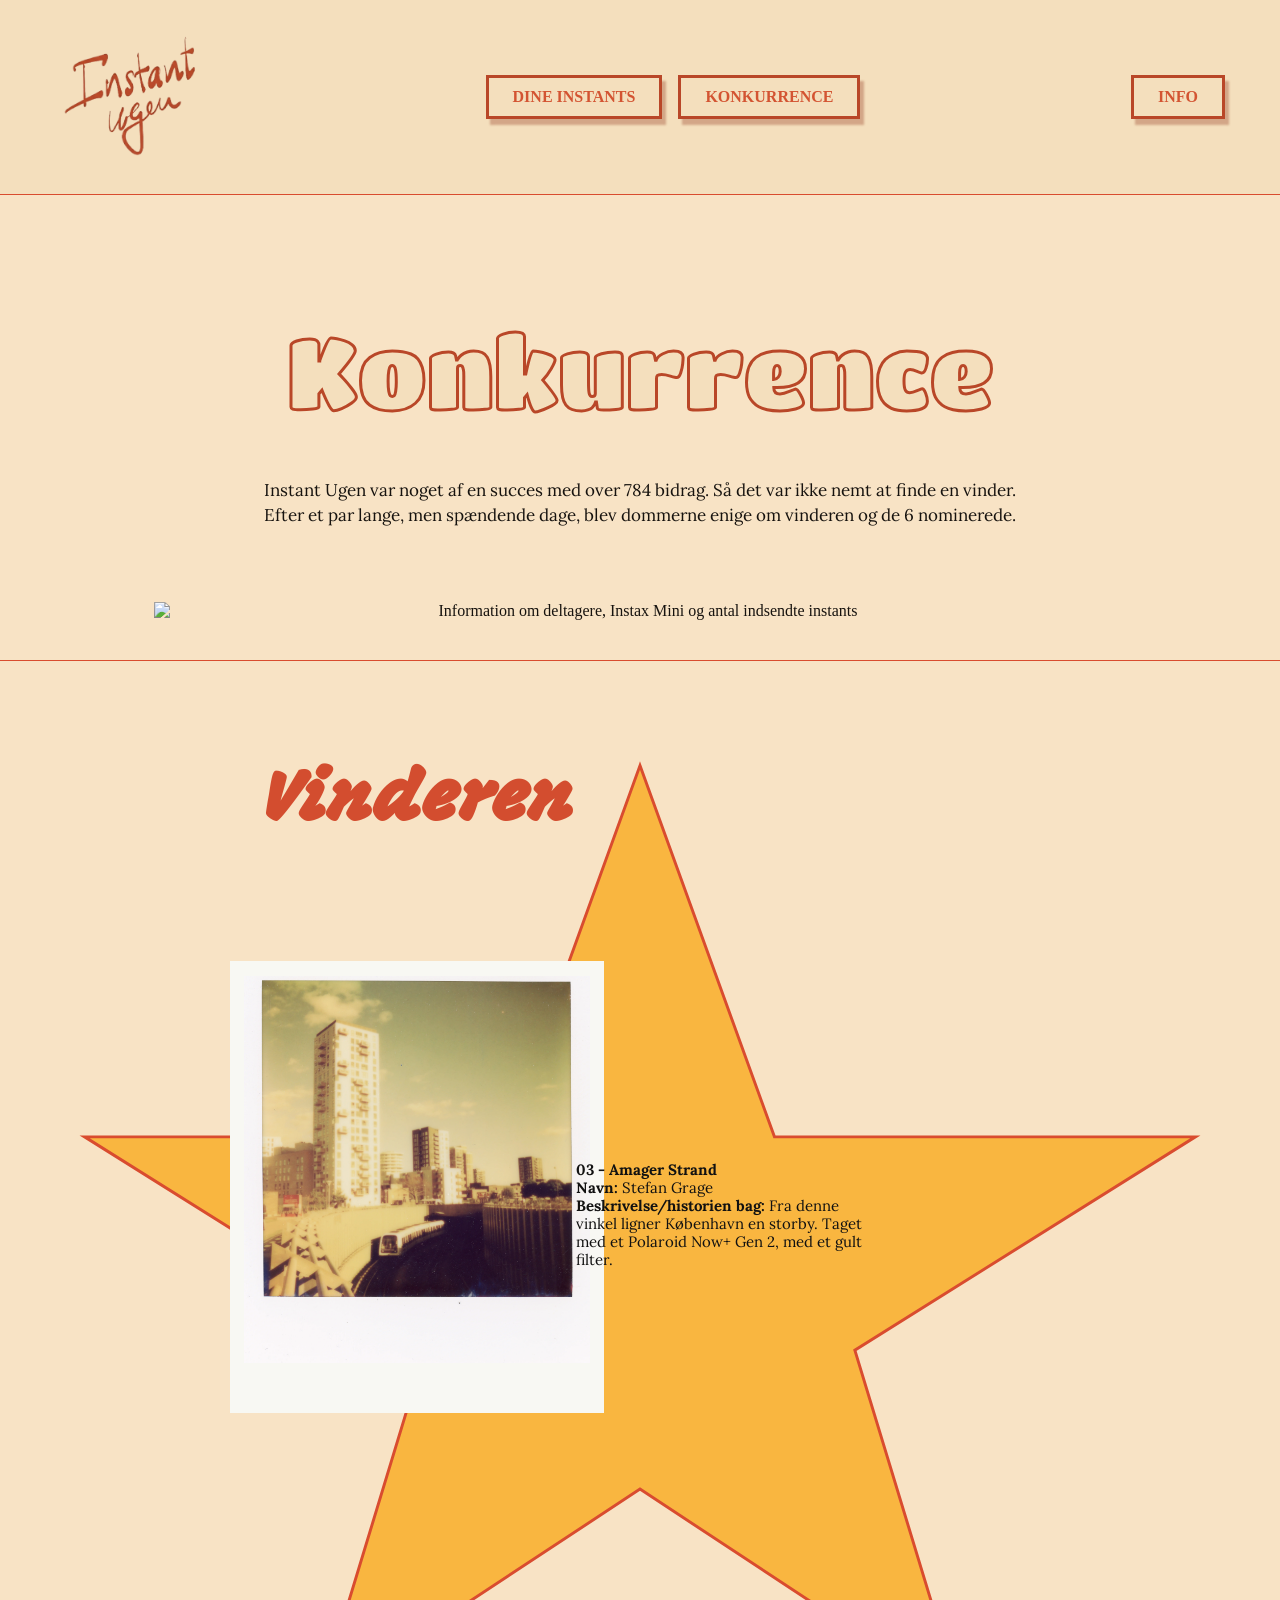
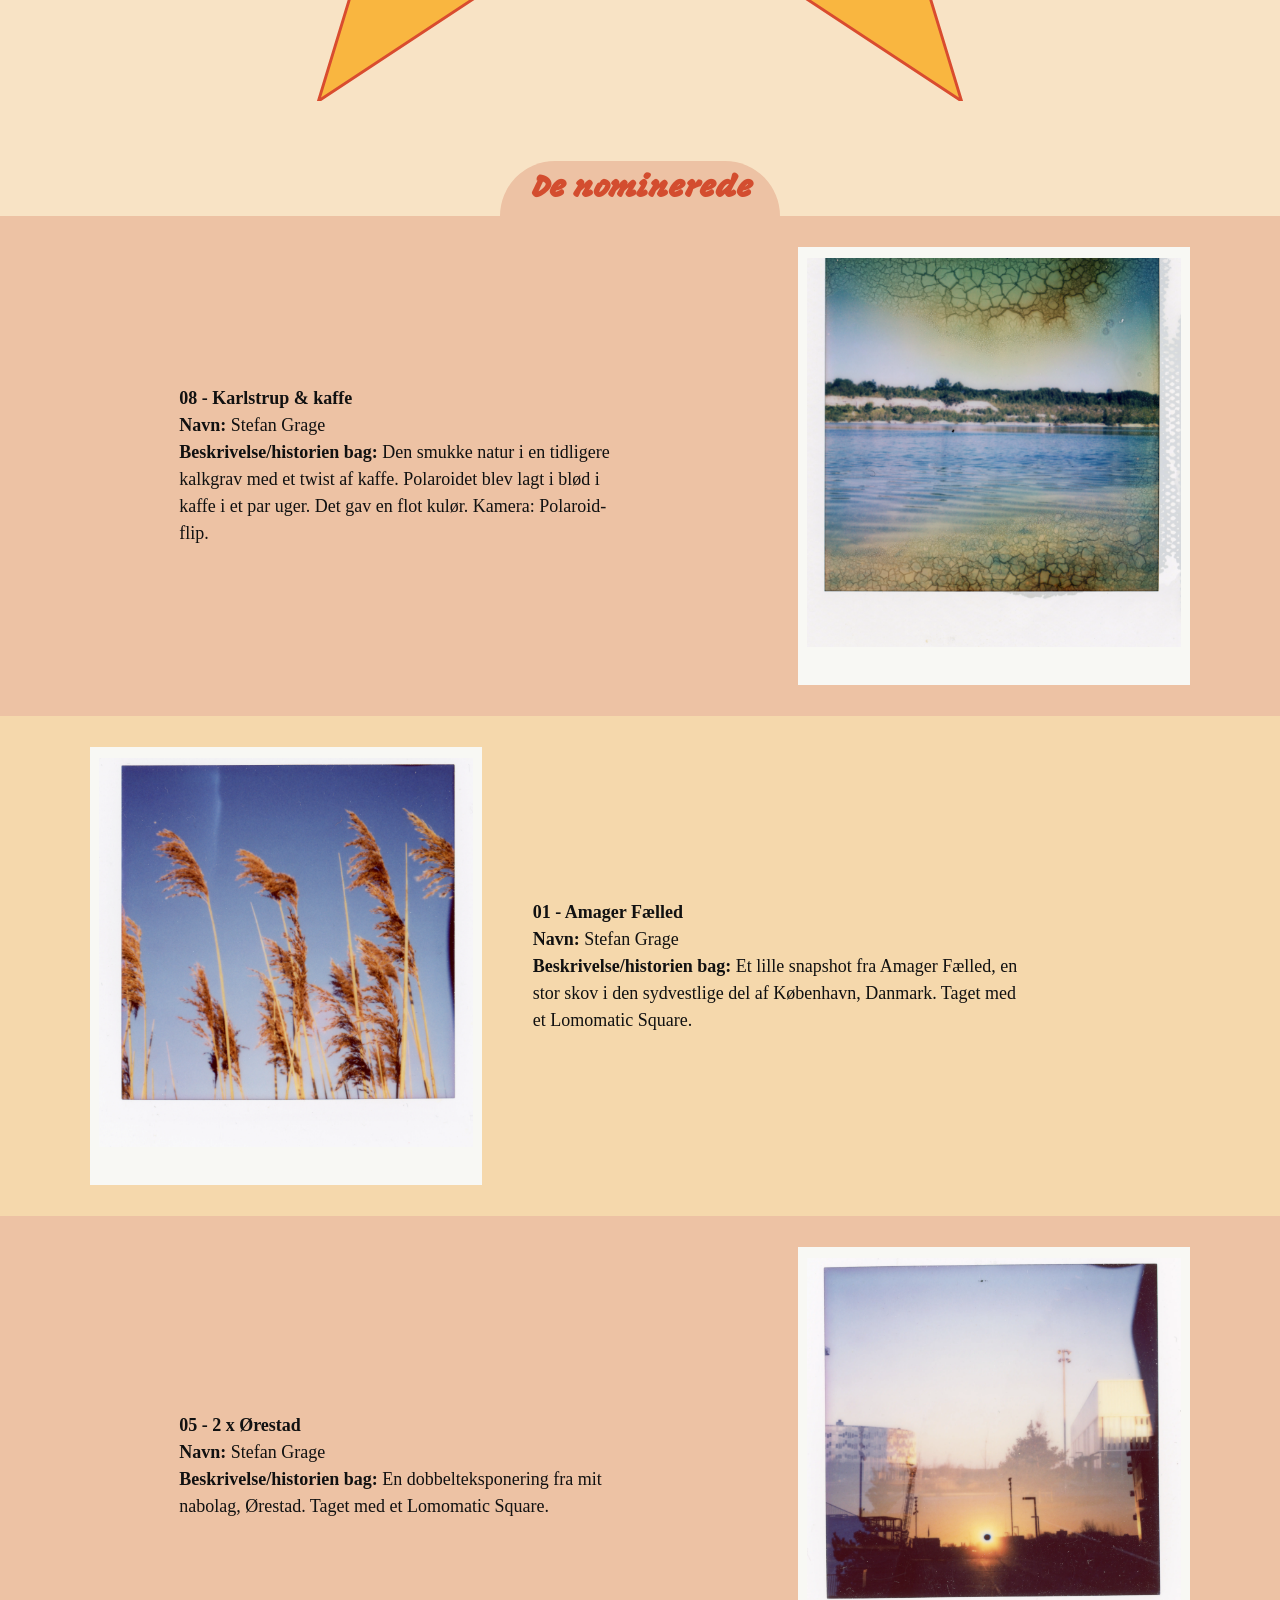
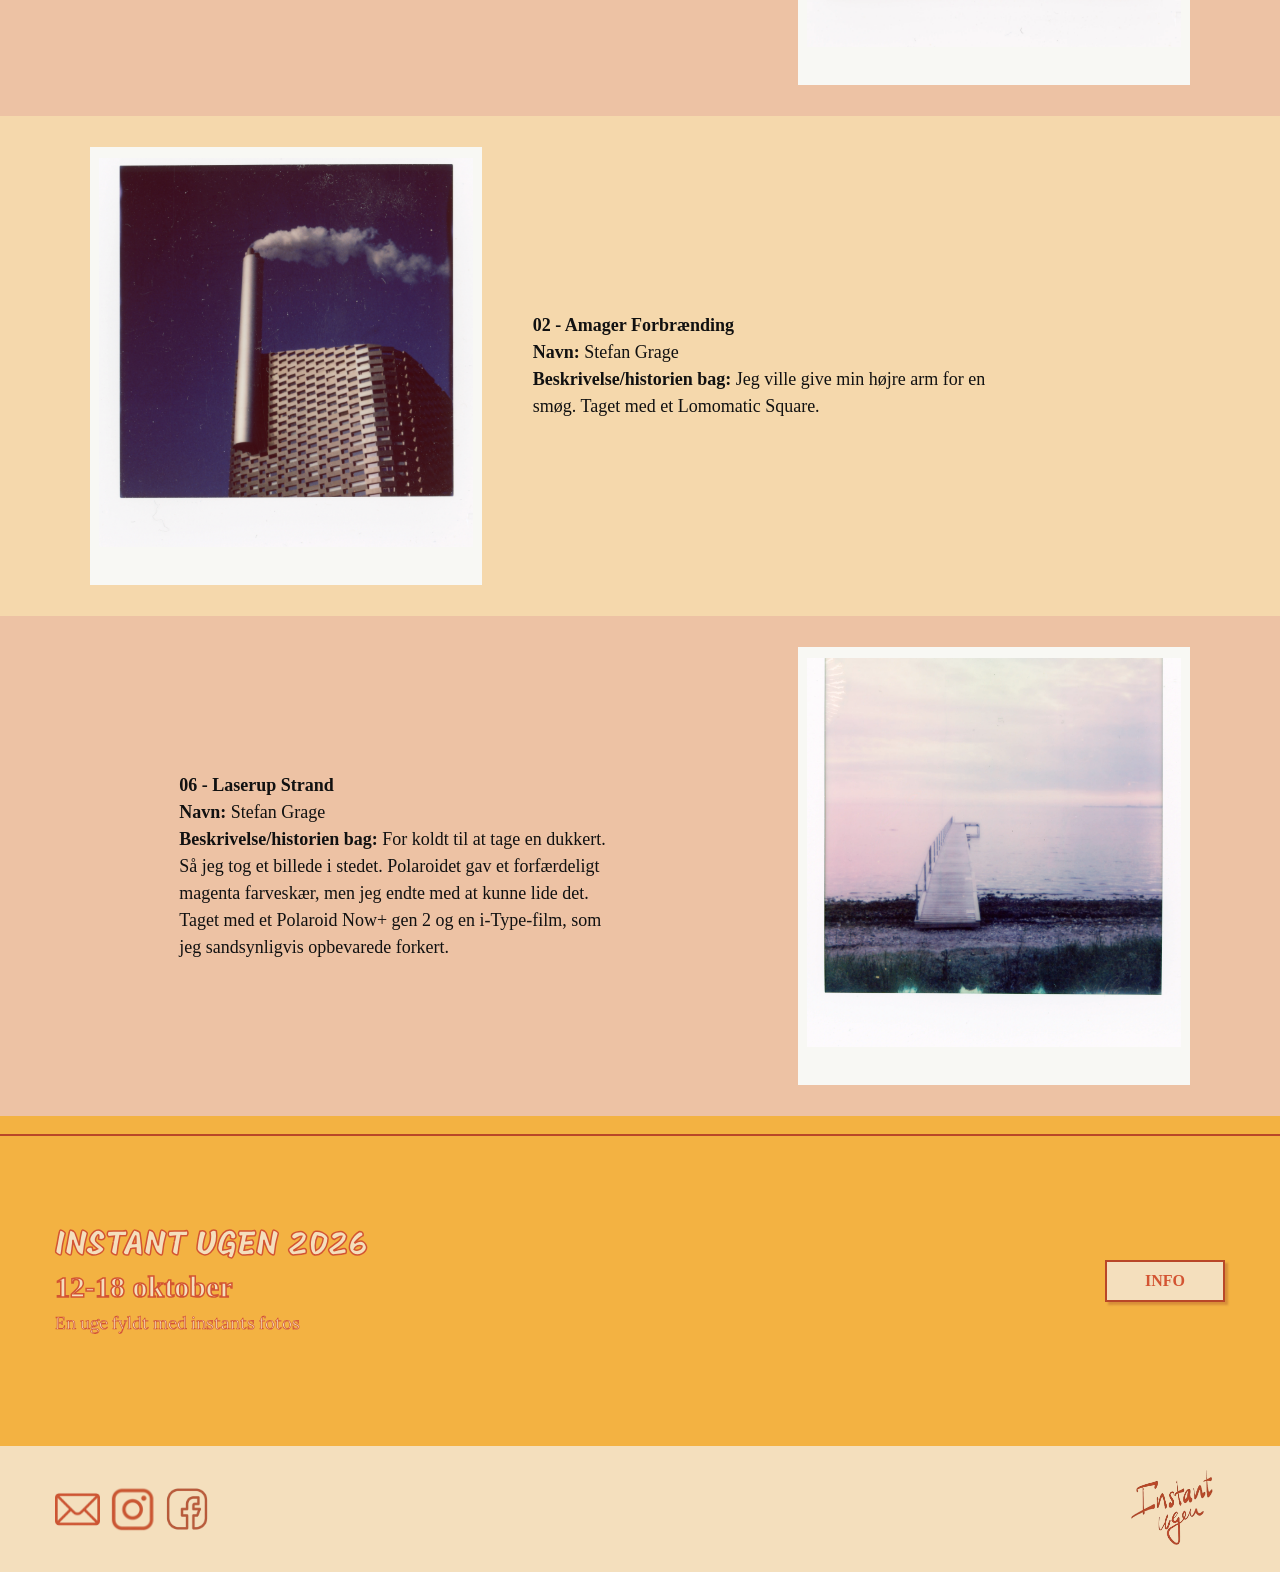
==== konkurrence.html @ 4ddbbcd1 "done" ====
<!doctype html>
<html lang="en">
  <head>
    <meta charset="UTF-8" />
    <meta name="viewport" content="width=device-width, initial-scale=1.0" />
    <link rel="stylesheet" href="konkurrence.css" />
    <link rel="stylesheet" href="general.css" />
    <title>Document</title>
    <link href="https://fonts.googleapis.com/css2?family=Lora:ital,wght@0,400..700;1,400..700&display=swap" rel="stylesheet" />
    <link href="https://fonts.googleapis.com/css2?family=Titan+One&display=swap" rel="stylesheet" />
    <link href="https://fonts.googleapis.com/css2?family=Mogra&family=Montserrat:ital,wght@0,100..900;1,100..900&display=swap" rel="stylesheet" />
  </head>

  <body>
    <header class="header">
      <div class="header-logo">
        <a href="index.html">
          <img src="grafik/logo.png" alt="Instant Ugen" />
        </a>
      </div>

      <nav class="header-nav">
        <a href="instants.html">DINE INSTANTS</a>
        <a href="konkurrence.html">KONKURRENCE</a>
      </nav>

      <a href="info.html" class="info-button">INFO</a>

      <!-- BURGER -->
      <button class="burger" id="burger" aria-label="Åbn menu">
        <span></span>
        <span></span>
        <span></span>
      </button>

      <!-- MOBILE MENU -->
      <nav class="mobile-menu" id="mobileMenu">
        <a href="instants.html">DINE INSTANTS</a>
        <a href="konkurrence.html">KONKURRENCE</a>
        <a href="info.html">INFO</a>
      </nav>
    </header>

    <div class="section-line2"></div>
    <main>
      <section class="competition-section">
        <h1>Konkurrence</h1>

        <p class="intro">
          Instant Ugen var noget af en succes med over 784 bidrag. Så det var ikke nemt at finde en vinder.<br />
          Efter et par lange, men spændende dage, blev dommerne enige om vinderen og de 6 nominerede.
        </p>

        <div class="competition-image">
          <img src="image/konkurrenceboks.png" alt="Information om deltagere, Instax Mini og antal indsendte instants" />
        </div>
        <div class="section-line"></div>
      </section>
      <section class="winner">
        <h2>Vinderen</h2>

        <div class="winner-star">
          <svg viewBox="0 0 800 650" xmlns="http://www.w3.org/2000/svg">
            <polygon
              points="
          400,10
          492,264
          780,264
          547,410
          620,650
          400,505
          180,650
          253,410
          20,264
          308,264
        "
              fill="#F9B640"
              stroke="#D94C2F"
              stroke-width="2"
            />
          </svg>
        </div>

        <div class="polaroid">
          <img src="image/billede4.webp" alt="Vinderfoto" />
        </div>

        <div class="winner-text">
          <p>
            <strong>03 - Amager Strand</strong><br />
            <strong>Navn:</strong> Stefan Grage<br />
            <strong>Beskrivelse/historien bag:</strong>
            Fra denne vinkel ligner København en storby. Taget med et Polaroid Now+ Gen 2, med et gult filter.
          </p>
        </div>
      </section>
      <section class="nominerede">
        <div class="nominerede-header">
          <h2>De nominerede</h2>
        </div>

        <!-- 1 -->
        <div class="nomineret række-rosa">
          <div class="nomineret-tekst">
            <strong>08 - Karlstrup & kaffe</strong><br />
            <strong>Navn:</strong> Stefan Grage<br />
            <strong>Beskrivelse/historien bag:</strong>
            Den smukke natur i en tidligere kalkgrav med et twist af kaffe. Polaroidet blev lagt i blød i kaffe i et par uger. Det gav en flot kulør. Kamera: Polaroid-flip.
          </div>

          <div class="polaroid">
            <img src="image/img6.webp" alt="Karlstrup & kaffe" />
          </div>
        </div>

        <!-- 2 -->
        <div class="nomineret række-gul">
          <div class="polaroid">
            <img src="image/img8.webp" alt="Amager Fælled" />
          </div>

          <div class="nomineret-tekst">
            <strong>01 - Amager Fælled</strong><br />
            <strong>Navn:</strong> Stefan Grage<br />
            <strong>Beskrivelse/historien bag:</strong>
            Et lille snapshot fra Amager Fælled, en stor skov i den sydvestlige del af København, Danmark. Taget med et Lomomatic Square.
          </div>
        </div>

        <!-- 3 -->
        <div class="nomineret række-rosa">
          <div class="nomineret-tekst">
            <strong>05 - 2 x Ørestad</strong><br />
            <strong>Navn:</strong> Stefan Grage<br />
            <strong>Beskrivelse/historien bag:</strong>
            En dobbelteksponering fra mit nabolag, Ørestad. Taget med et Lomomatic Square.
          </div>

          <div class="polaroid">
            <img src="image/img3.webp" alt="2 x Ørestad" />
          </div>
        </div>

        <!-- 4 -->
        <div class="nomineret række-gul">
          <div class="polaroid">
            <img src="image/img12.webp" alt="Amager Forbrænding" />
          </div>

          <div class="nomineret-tekst">
            <strong>02 - Amager Forbrænding</strong><br />
            <strong>Navn:</strong> Stefan Grage<br />
            <strong>Beskrivelse/historien bag:</strong>
            Jeg ville give min højre arm for en smøg. Taget med et Lomomatic Square.
          </div>
        </div>

        <!-- 5 -->
        <div class="nomineret række-rosa">
          <div class="nomineret-tekst">
            <strong>06 - Laserup Strand</strong><br />
            <strong>Navn:</strong> Stefan Grage<br />
            <strong>Beskrivelse/historien bag:</strong>
            For koldt til at tage en dukkert. Så jeg tog et billede i stedet. Polaroidet gav et forfærdeligt magenta farveskær, men jeg endte med at kunne lide det. Taget med et Polaroid Now+ gen 2 og en i-Type-film, som jeg sandsynligvis opbevarede
            forkert.
          </div>

          <div class="polaroid">
            <img src="image/img2.webp" alt="Laserup Strand" />
          </div>
        </div>
      </section>
    </main>
    <footer class="footer">
      <!-- ØVERSTE ORANGE DEL -->

      <div class="footer-top">
        <div class="footer-content">
          <div class="footer-text">
            <h2>INSTANT UGEN 2026</h2>

            <h3>12-18 oktober</h3>

            <p class="footer-text-p">En uge fyldt med instants fotos</p>
          </div>

          <a href="info.html" class="footer-info-button"> INFO </a>
        </div>
      </div>

      <!-- NEDERSTE BEIGE DEL -->

      <div class="footer-bottom">
        <div class="footer-socials">
          <a href="#" aria-label="Email">
            <img src="grafik/mail.svg" alt="Email" />
          </a>

          <a href="#" aria-label="Instagram">
            <img src="grafik/insta.svg" alt="Instagram" />
          </a>

          <a href="#" aria-label="Facebook">
            <img src="grafik/facebook.svg" alt="Facebook" />
          </a>
        </div>

        <div class="footer-logo">
          <img src="grafik/logo.png" alt="Instant Ugen" />
        </div>
      </div>
    </footer>
    <script src="burger.js"></script>
  </body>
</html>
---- konkurrence.css ----
* {
  box-sizing: border-box;
}

html,
body {
  margin: 0;
  padding: 0;
}

body {
  background-color: #f4dfbd;
  color: #17130f;
}

/* =========================
   HEADER
========================= */

.header {
  display: flex;
  align-items: center;
  justify-content: space-between;

  padding: 30px 55px;
  background-color: #f4dfbd;
}

.header-logo img {
  width: 160px;
}

.header-nav {
  display: flex;
  gap: 16px;
}

.header-nav a,
.info-button {
  padding: 10px 24px;

  border: 3px solid #b94728;

  color: #d35432;
  text-decoration: none;
  font-weight: bold;

  box-shadow: 4px 6px 2px rgba(150, 60, 35, 0.35);
}

.header a:hover {
  background-color: #b94728;
  color: #fff;
}

/* =========================
   KONKURRENCE
========================= */

.competition-section {
  width: 100%;
  margin: 0;
  padding: 35px 12% 0;

  text-align: center;

  background-color: #f8e3c5;
}

.competition-section h1 {
  text-align: center;
  font-size: 100px;
  color: #f4dfbd;
  -webkit-text-stroke: 3px #b94728;
  margin-bottom: 50px;
}

.intro {
  max-width: 850px;
  margin: 0 auto 75px;

  font-size: 17px;
  line-height: 1.45;

  color: #17130f;
}

.competition-image {
  width: 100%;
  margin: 0;
}

.competition-image img {
  display: block;
  width: 100%;
  height: auto;
}

.section-line {
  width: 100vw;
  height: 1px;

  margin-top: 40px;
  margin-left: calc(50% - 50vw);

  background-color: #d94c2f;
}
.section-line2 {
  width: 100vw;
  height: 1px;

  margin-left: calc(50% - 50vw);

  background-color: #d94c2f;
}
/* =========================
   VINDEREN
========================= */

.winner {
  position: relative;

  width: 100%;
  height: 1100px;

  margin: 0;
  padding: 0;

  background-color: #f8e3c5;

  overflow: hidden;
}

/* Overskrift */

.winner h2 {
  position: absolute;
  z-index: 5;

  top: 100px;
  left: 20%;

  margin: 0;

  color: #d34d2f;

  font-size: 70px;
  font-style: italic;
  font-weight: bold;
}

/* Stjerne */

.winner-star {
  margin-top: 5em;
  position: absolute;
  z-index: 1;

  top: 10px;
  left: 50%;
  width: 1500px;
  height: 950px;

  transform: translateX(-50%);
}

.winner-star svg {
  display: block;

  width: 100%;
  height: 100%;
}

/* Vinderens Polaroid */

.winner .polaroid {
  position: absolute;
  z-index: 3;

  top: 300px;
  left: 18%;

  width: 374px;
  height: 452px;

  padding: 15px 14px 50px;

  background-color: #f8f8f3;
}

.winner .polaroid img {
  display: block;

  width: 100%;
  height: 100%;

  object-fit: cover;
}

/* Vinderens tekst */

.winner-text {
  position: absolute;
  z-index: 4;

  top: 500px;
  left: 45%;

  width: 300px;

  color: #111;

  font-size: 15px;
  line-height: 1.2;
}

.winner-text p {
  margin: 0;
}

/* =========================
   DE NOMINEREDE
========================= */

.nominerede {
  width: 100%;
  margin: 0;
  padding: 0;

  background-color: #f8e3c5;

  overflow: hidden;
}

/* Overskrift */

.nominerede-header {
  position: relative;

  width: 100%;
  height: 55px;

  display: flex;
  justify-content: center;
  align-items: flex-start;

  background-color: #f8e3c5;
}

.nominerede-header::before {
  content: "";

  position: absolute;

  top: 0;
  left: 50%;

  width: 280px;
  height: 55px;

  transform: translateX(-50%);

  background-color: #edc2a4;

  border-radius: 100px 100px 0 0;
}

.nominerede-header h2 {
  position: relative;
  z-index: 2;

  margin: 14px 0 0;

  color: #d34d2f;

  font-size: 30px;
  font-style: italic;
  font-weight: bold;

  line-height: 1;
}
/* =========================
   NOMINEREDE RÆKKER
========================= */

.nomineret {
  width: 100%;
  height: 500px;
  display: flex;
  align-items: center;
  margin: 0;
  padding: 0;
}

/* Rosa */

.række-rosa {
  justify-content: space-between;
  background-color: #edc2a4;
}

/* Gul */

.række-gul {
  justify-content: flex-start;
  background-color: #f5d8ac;
}

/* =========================
   NOMINEREDE POLAROIDS
========================= */

.nominerede .polaroid {
  position: relative;

  flex-shrink: 0;

  width: 392px;
  height: 438px;

  padding: 11px 9px 38px;

  background-color: #f8f8f4;
}

.nominerede .polaroid img {
  display: block;

  width: 100%;
  height: 100%;

  object-fit: cover;
}

/* =========================
   NOMINEREDE TEKST
========================= */

.nomineret-tekst {
  width: 50%;

  color: #111;

  font-size: 18px;
  line-height: 1.5;
}

/* =========================
   ROSA:
   TEKST → BILLEDE
========================= */

.række-rosa .nomineret-tekst {
  padding-left: 14%;
  padding-right: 30px;
}

.række-rosa .polaroid {
  margin-right: 7%;
}

/* =========================
   GUL:
   BILLEDE → TEKST
========================= */

.række-gul .polaroid {
  margin-left: 7%;
  margin-right: 4%;
}

.række-gul .nomineret-tekst {
  padding-right: 12%;
}
/* =================================================
   BURGER MENU – MOBILE
================================================= */

.burger {
  display: none;
}

.mobile-menu {
  display: none;
}
.footer-content {
  position: relative;
  z-index: 2;
  height: 100%;
  display: flex;
  align-items: center;
  justify-content: space-between;
  padding: 35px 55px;
}

.footer-text h2 {
  margin: 0;
  color: #f4dfbd;
  font-size: 36px;
  line-height: 1;
  -webkit-text-stroke: 1.5px #d35432;
}

.footer-text h3 {
  margin: 8px 0 10px;
  color: #f4dfbd;
  font-size: 30px;
  line-height: 1;
  -webkit-text-stroke: 1.5px #d35432;
}

.footer-text p {
  margin: 0;
  color: #f4dfbd;
  font-size: 17px;
  -webkit-text-stroke: 0.7px #d35432;
}

/* INFO KNAP */

.footer-info-button {
  display: flex;
  align-items: center;
  justify-content: center;
  width: 120px;
  height: 42px;
  background-color: #f4dfbd;
  border: 2px solid #b94728;
  color: #d35432;
  text-decoration: none;
  font-size: 16px;
  font-weight: bold;
  box-shadow: 3px 3px 2px rgba(150, 60, 35, 0.3);
}

/* NEDERSTE BEIGE DEL */

.footer-bottom {
  min-height: 110px;
  display: flex;
  align-items: center;
  justify-content: space-between;
  padding: 20px 55px;
  background-color: #f4dfbd;
}

.footer-socials {
  display: flex;
  align-items: center;
  gap: 10px;
}

.footer-socials a {
  display: flex;
  align-items: center;
  justify-content: center;
}

.footer-socials img {
  width: 45px;
  height: 45px;
  object-fit: contain;
}

.footer-logo img {
  width: 100px;
  height: auto;
}
.footer {
  width: 100%;
}

/* ØVERSTE ORANGE DEL */

.footer-top {
  position: relative;
  height: 330px;
  background-color: #f3b242;
  overflow: hidden;
}

.footer-top::before {
  content: "";
  position: absolute;
  top: 18px;
  left: 0;
  width: 100%;
  height: 2px;
  background-color: #b94728;
}

@media (max-width: 700px) {
  /* SKJUL DE GAMLE DESKTOP-LINKS */
  .footer-top {
    height: 340px;
  }

  .footer-top::before {
    top: 15px;
    height: 2px;
  }

  .footer-content {
    height: 100%;
    min-height: 340px;
    flex-direction: column;
    align-items: flex-start;
    justify-content: center;
    padding: 30px 25px;
  }

  .footer-text h2 {
    font-size: 28px;
    -webkit-text-stroke: 1px #d35432;
  }

  .footer-text h3 {
    font-size: 25px;
    margin: 7px 0 9px;
    -webkit-text-stroke: 1px #d35432;
  }

  .footer-text p {
    font-size: 15px;
    -webkit-text-stroke: 0.5px #d35432;
  }

  .footer-info-button {
    width: 100px;
    height: 38px;
    margin-top: 20px;
    font-size: 14px;
  }

  .footer-bottom {
    min-height: 100px;
    padding: 18px 25px;
  }

  .footer-socials {
    gap: 5px;
  }

  .footer-socials img {
    width: 38px;
    height: 38px;
  }

  .footer-logo img {
    width: 80px;
  }
  .header .header-nav {
    display: none !important;
  }

  .header .info-button {
    display: none !important;
  }

  /* HEADER */
  .header {
    position: relative;
    display: flex;
    align-items: center;
    justify-content: space-between;
  }

  /* BURGER */
  .burger {
    display: flex !important;

    width: 42px;
    height: 42px;

    padding: 7px;

    flex-direction: column;
    justify-content: center;
    align-items: center;
    gap: 5px;

    background: transparent;
    border: 2px solid #b94728;

    cursor: pointer;

    box-shadow: 3px 4px 2px rgba(150, 60, 35, 0.25);

    z-index: 1001;
  }

  .burger span {
    display: block;

    width: 22px;
    height: 2px;

    background-color: #b94728;

    transition: 0.25s ease;
  }

  /* BURGER → X */
  .burger.active span:nth-child(1) {
    transform: translateY(7px) rotate(45deg);
  }

  .burger.active span:nth-child(2) {
    opacity: 0;
  }

  .burger.active span:nth-child(3) {
    transform: translateY(-7px) rotate(-45deg);
  }

  /* MENU */
  .header .mobile-menu {
    display: flex;

    position: absolute;

    top: 100%;
    right: 16px;

    width: 220px;

    flex-direction: column;

    background-color: #f4dfbd;

    border: 2px solid #b94728;

    box-shadow: 4px 6px 2px rgba(150, 60, 35, 0.25);

    z-index: 1000;

    opacity: 0;
    visibility: hidden;

    transform: translateY(-10px);

    transition: 0.25s ease;
  }

  .header .mobile-menu.active {
    opacity: 1;
    visibility: visible;
    transform: translateY(0);
  }

  .header .mobile-menu a {
    display: block;

    width: 100%;

    padding: 16px 18px;

    color: #d35432;
    background-color: #f4dfbd;

    text-decoration: none;

    font-size: 13px;
    font-weight: bold;

    border-bottom: 2px solid #b94728;
  }

  .header .mobile-menu a:last-child {
    border-bottom: none;
  }

  .header .mobile-menu a:hover {
    background-color: #b94728;
    color: #fff;
  }

  /* --------------------------------------------- HEADER MOBILE --------------------------------------------- */
  .header {
    position: relative;
    padding: 18px 16px;
    display: flex;
    align-items: center;
    justify-content: space-between;
  }
  .header-logo img {
    width: 105px;
  } /* Skjul desktop-menuen */
  .header-nav,
  .info-button {
    display: none;
  }
  * {
    box-sizing: border-box;
  }

  html,
  body {
    width: 100%;
    margin: 0;
    padding: 0;
    overflow-x: hidden;
    background-color: #f4dfbd;
  }

  /* =================================================
     HEADER
  ================================================= */

  .header {
    padding: 18px 16px;

    display: flex;
    align-items: center;
    justify-content: space-between;

    gap: 12px;
  }

  .header-logo img {
    width: 105px;
  }

  .header-nav {
    display: flex;
    gap: 7px;

    width: 100%;
    order: 3;
  }

  .header-nav a,
  .info-button {
    padding: 7px 11px;

    border-width: 2px;

    font-size: 10px;

    box-shadow: 3px 4px 2px rgba(150, 60, 35, 0.25);
  }

  /* =================================================
     KONKURRENCE
  ================================================= */

  .competition-section {
    width: 100%;
    padding: 28px 15px 0;
  }

  .competition-section h1 {
    margin: 0 0 15px;

    font-size: 52px;

    -webkit-text-stroke: 2px #d94c2f;
  }

  .intro {
    width: 100%;
    max-width: none;

    margin: 0 auto 30px;

    font-size: 15px;
    line-height: 1.45;
  }

  .competition-image {
    width: 100%;
    margin: 0;
  }

  .competition-image img {
    display: block;

    width: 100%;
    height: auto;
  }

  .section-line {
    width: 100%;
    margin: 25px 0 0;
  }

  .section-line2 {
    width: 100%;
    margin: 0;
  }

  /* =================================================
     VINDER
  ================================================= */

  .winner {
    position: relative;

    width: 100%;
    height: 700px;

    margin: 0;
    padding: 0;

    overflow: hidden;
  }

  .winner h2 {
    top: 27px;
    left: 15%;

    font-size: 50px;
  }

  .winner-star {
    left: 50%;

    width: 650px;
    height: 560px;

    margin-top: 0;

    transform: translateX(-50%);
  }

  .winner .polaroid {
    top: 155px;
    left: 50%;

    width: 275px;
    height: 310px;

    padding: 9px 8px 32px;

    transform: translateX(-50%);
  }

  .winner .polaroid img {
    display: block;

    width: 100%;
    height: 100%;

    object-fit: cover;
  }

  .winner-text {
    top: 540px;
    left: 20px;
    margin-top: 3em;
    width: calc(100% - 40px);

    font-size: 15px;
    line-height: 1.3;
  }

  /* =================================================
     DE NOMINEREDE
  ================================================= */

  .nominerede {
    width: 100%;
    margin: 0;
    padding: 0;

    overflow: hidden;
  }

  /* =================================================
     OVERSKRIFT
  ================================================= */

  .nominerede-header {
    position: relative;

    width: 100%;
    height: 65px;

    display: flex;
    justify-content: center;
    align-items: flex-start;

    background-color: #f4dfbd;
  }

  .nominerede-header::before {
    content: "";

    position: absolute;

    top: 0;
    left: 50%;

    width: 220px;
    height: 65px;

    transform: translateX(-50%);

    background-color: #edc2a4;

    border-radius: 100px 100px 0 0;
  }

  .nominerede-header h2 {
    position: relative;
    z-index: 2;

    margin: 16px 0 0;

    color: #d34d2f;

    font-size: 34px;
    font-style: italic;
    font-weight: bold;

    line-height: 1;
  }

  /* =================================================
     ALLE NOMINEREDE RÆKKER
     TEKST FØRST → BILLEDE UNDER
  ================================================= */

  .række-rosa,
  .række-gul {
    width: 100%;

    min-height: 0;
    height: auto;

    display: flex;
    flex-direction: column;

    align-items: center;
    justify-content: flex-start;

    padding: 35px 25px 45px;

    gap: 25px;

    overflow: hidden;
  }

  /* =================================================
     FARVER
  ================================================= */

  .række-rosa {
    background-color: #edc2a4;
  }

  .række-gul {
    background-color: #f8dca5;
  }

  /* =================================================
     TEKST
  ================================================= */

  .nomineret-tekst {
    order: 1;

    width: 100%;

    padding: 0 !important;
    margin: 0;

    color: #111;

    font-size: 15px;
    line-height: 1.45;

    text-align: left;
  }

  /* =================================================
     POLAROID
     ALTID UNDER TEKSTEN
  ================================================= */

  .nominerede .polaroid {
    order: 2;

    position: relative;

    width: 190px;
    height: 240px;

    margin: 0 !important;

    padding: 10px 9px 40px;

    flex-shrink: 0;

    background-color: #f4dfbd;
  }

  .nominerede .polaroid img {
    display: block;

    width: 100%;
    height: 100%;

    object-fit: cover;
  }

  /* =================================================
     SIDSTE NOMINEREDE
  ================================================= */

  .række-rosa:last-child,
  .række-gul:last-child {
    min-height: 0;
    height: auto;

    padding-bottom: 55px;
  }
}
---- general.css ----
h1 {
  font-family: "Titan One", sans-serif;
  font-weight: 400;
  font-style: normal;
}
h2 {
  font-family: "Mogra", system-ui;
  font-weight: 400;
  font-style: normal;
}

p {
  font-family: "Lora", serif;
  font-optical-sizing: auto;
  font-weight: 400;
  font-style: normal;
}

.fedtekstdato {
  font-family: "Titan One", sans-serif;
  font-weight: 400;
  font-style: normal;
}
.footer-text-p {
  font-size: 14px;
}
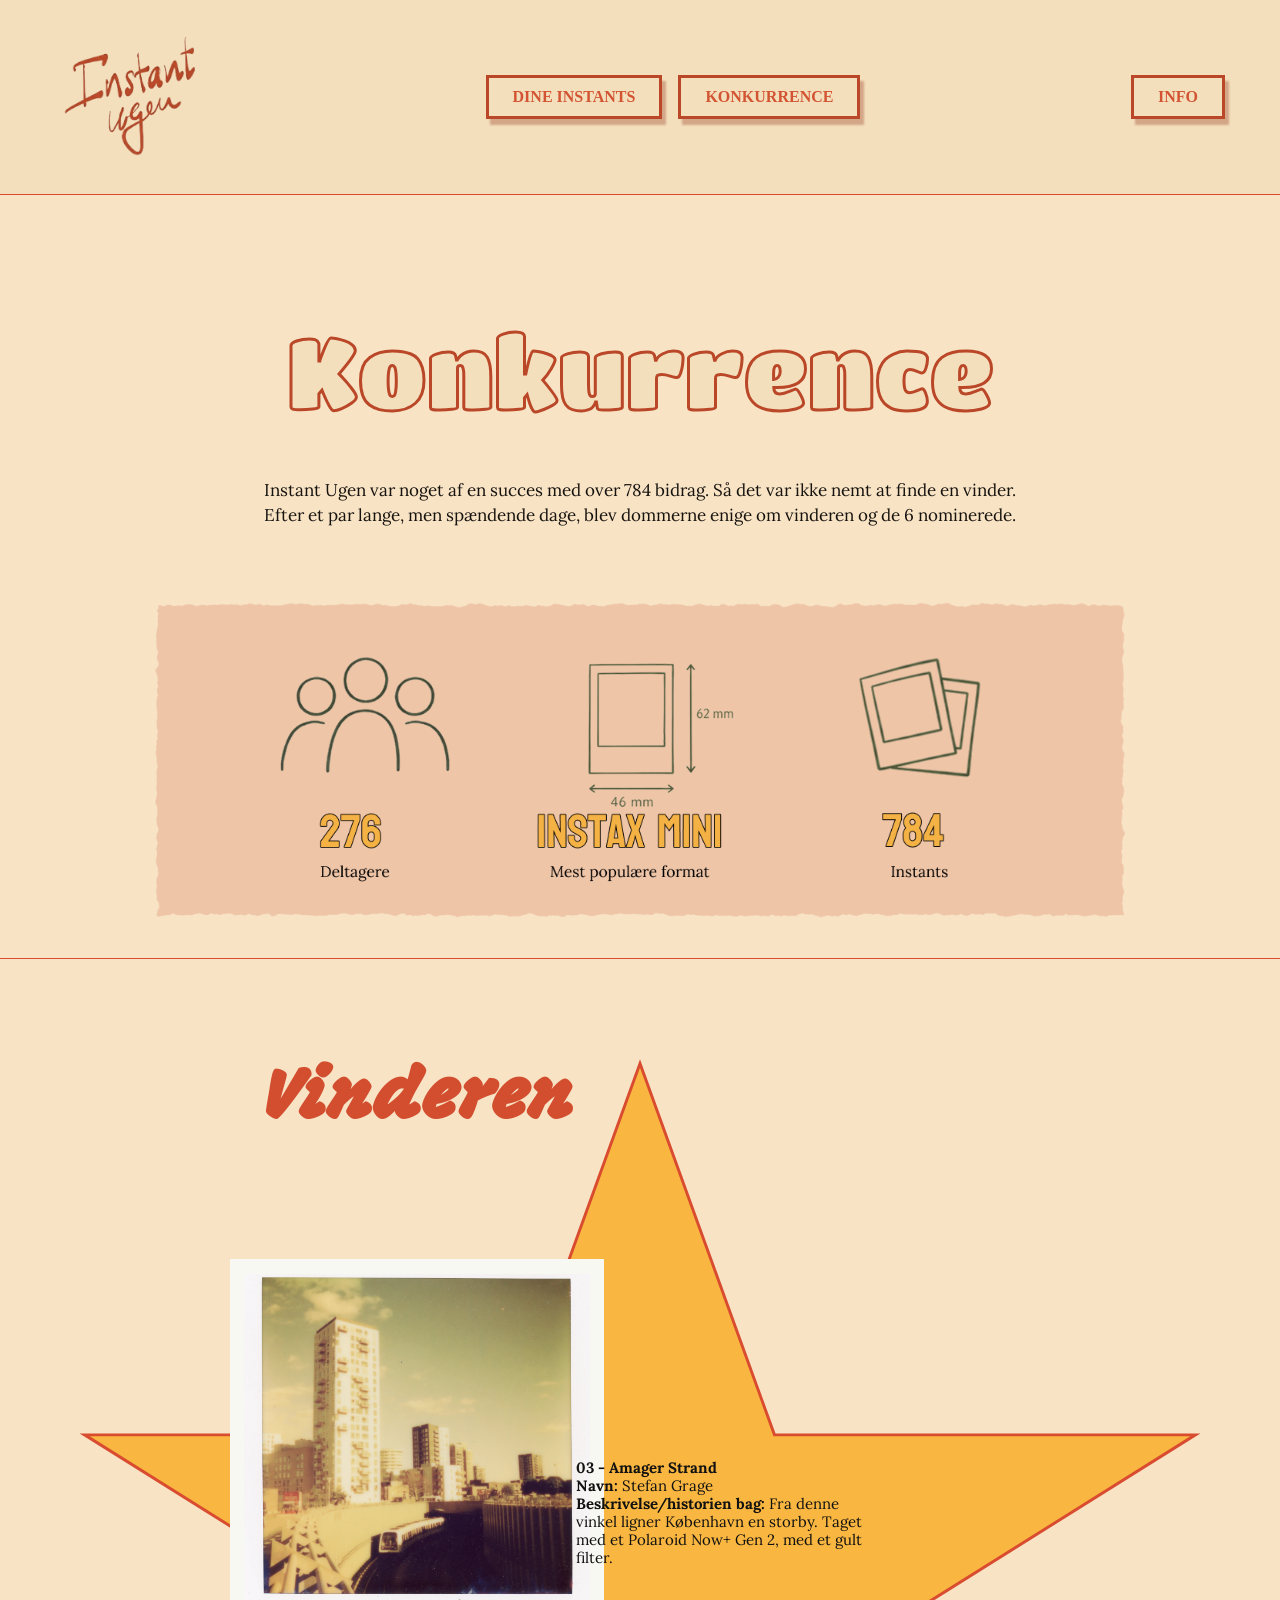
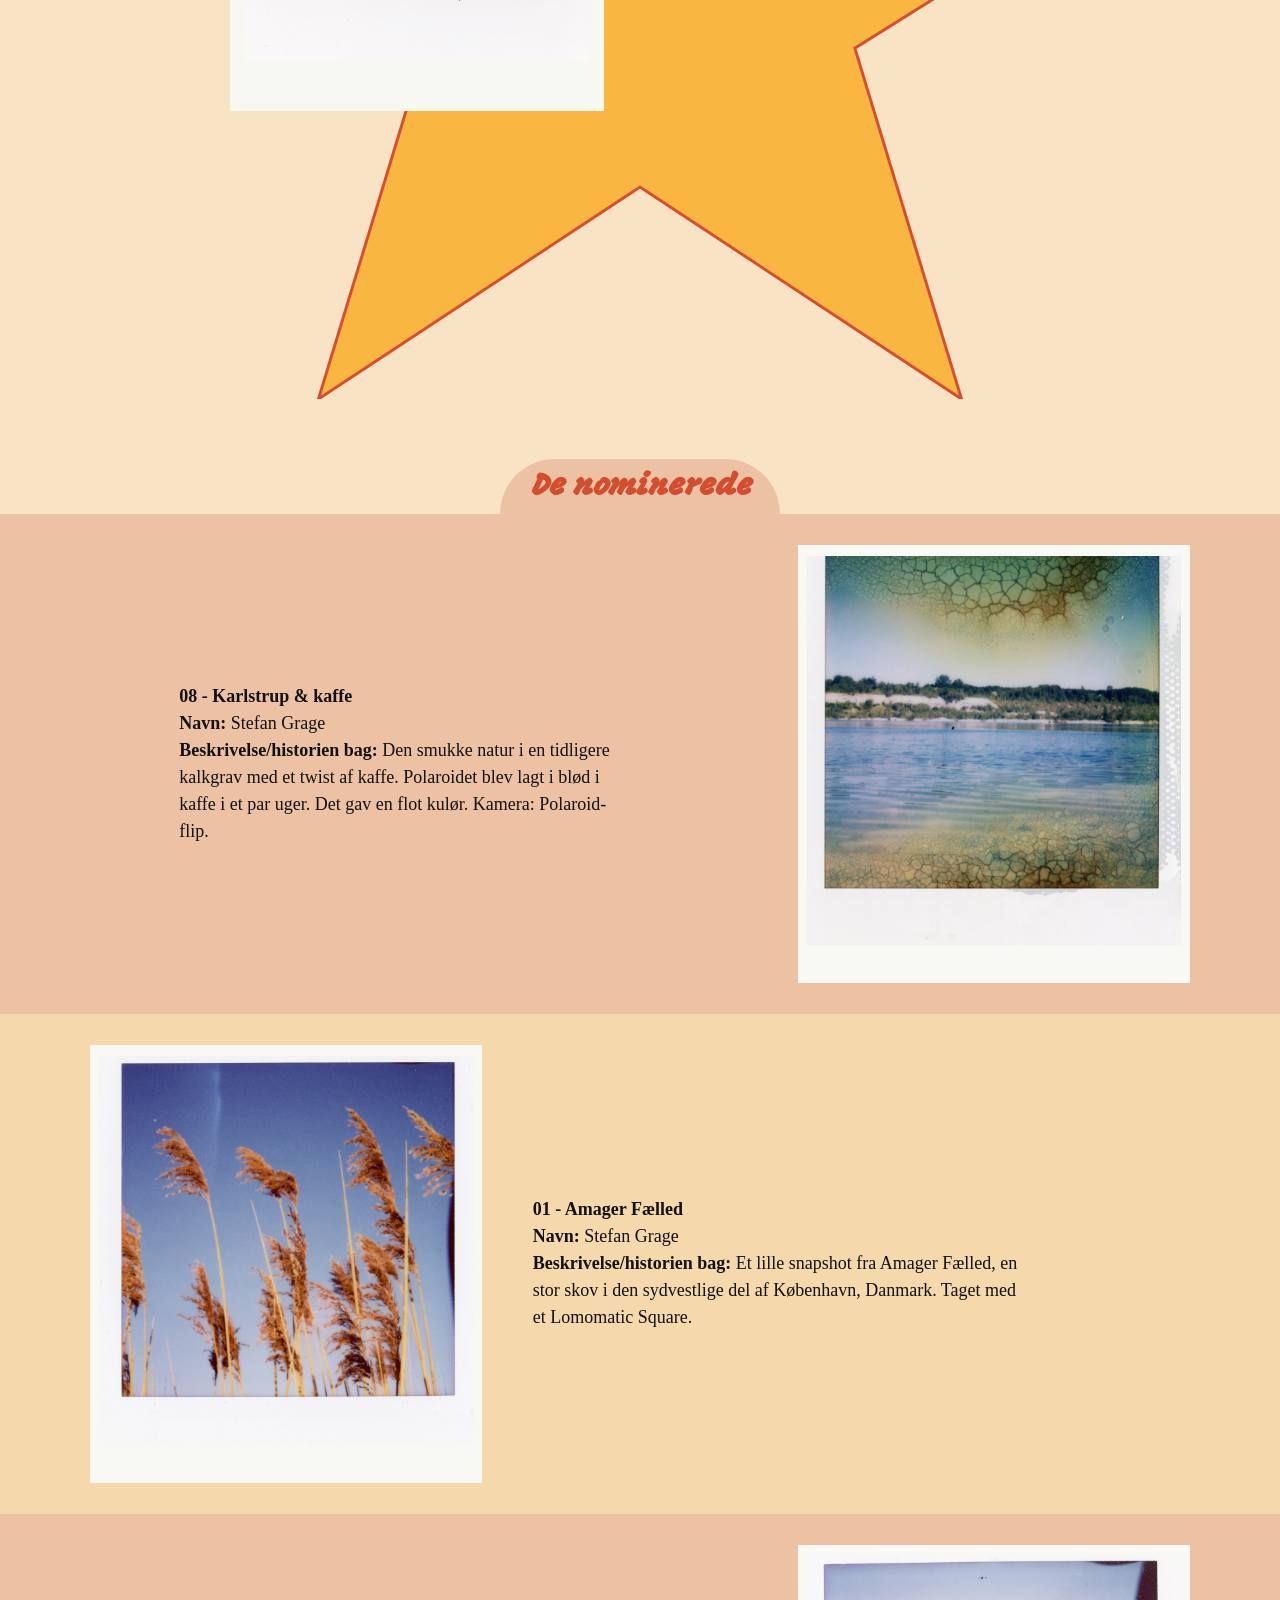
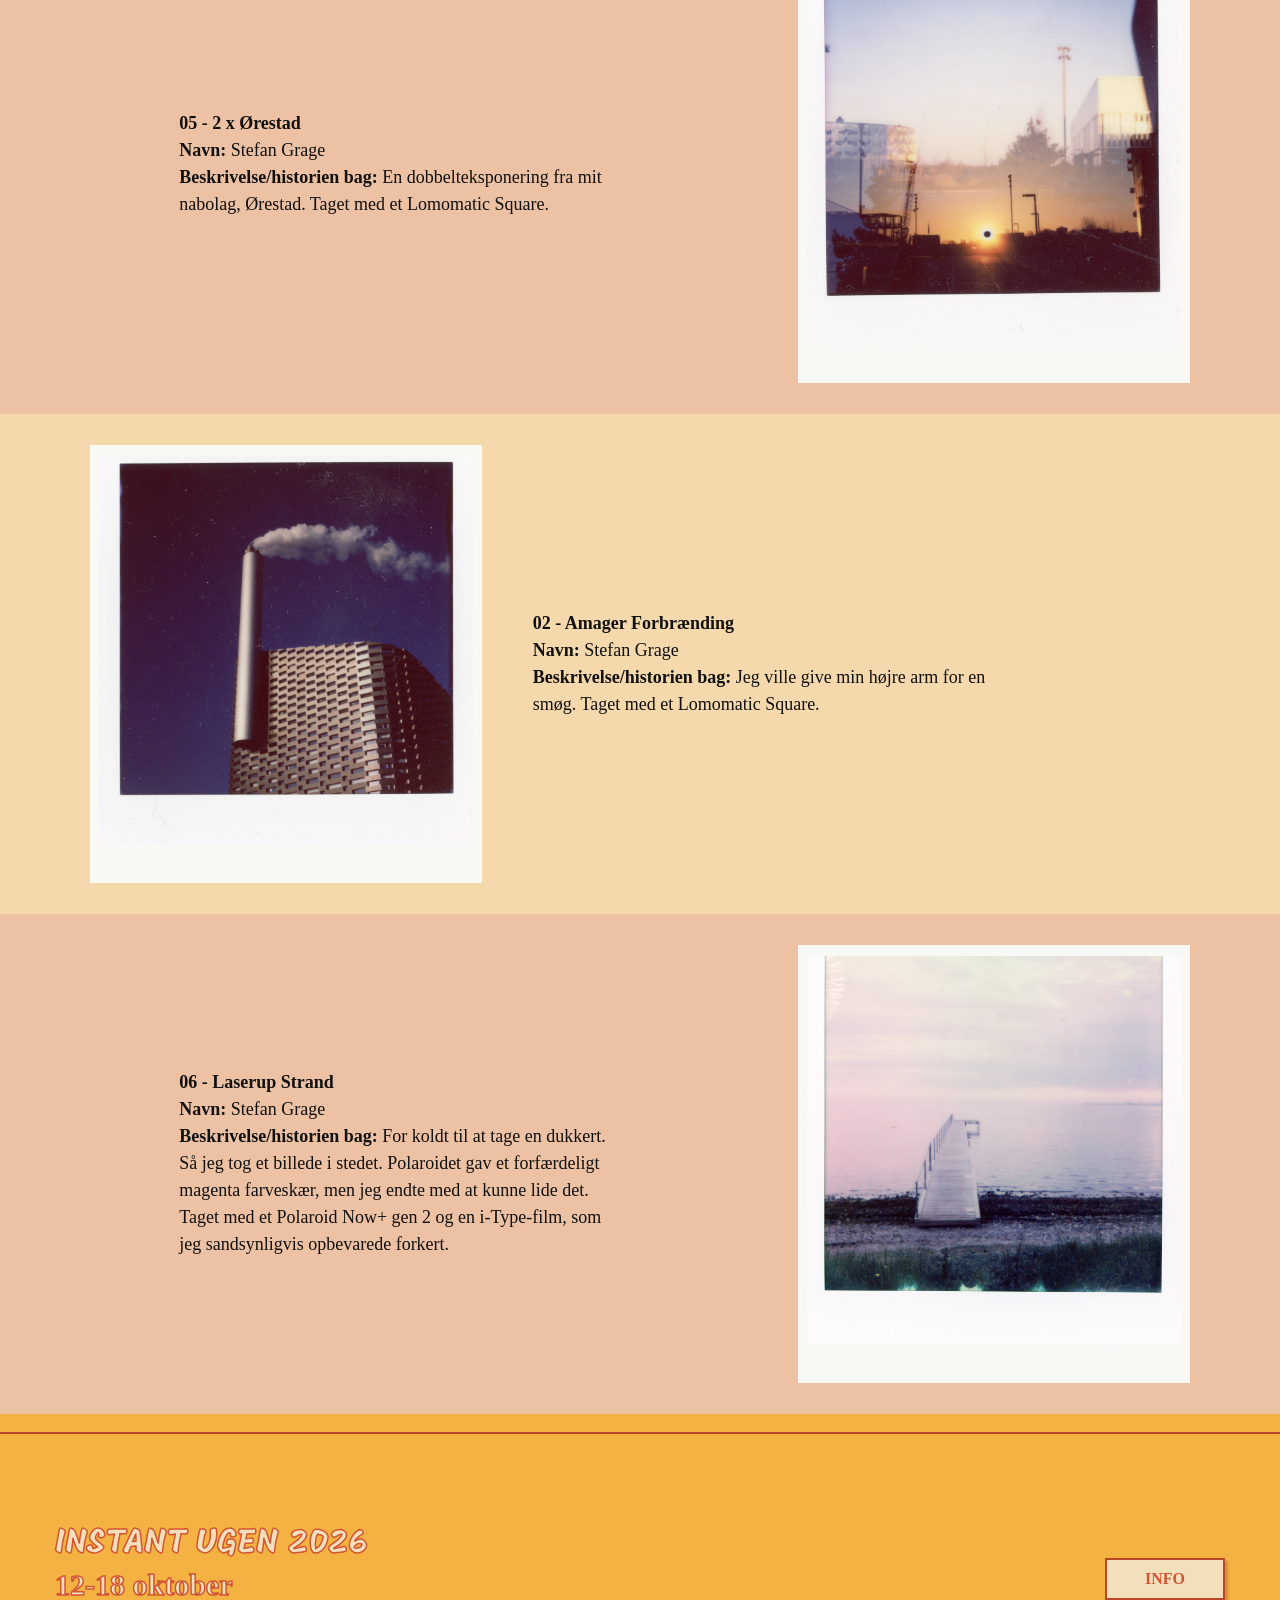
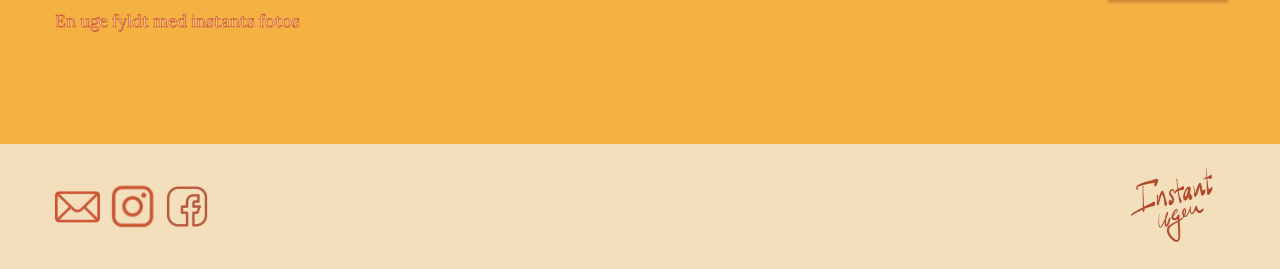
==== commit 0b62525b: "donenu" ====
--- a/konkurrence.html
+++ b/konkurrence.html
@@ -52,7 +52,7 @@
         </p>
 
         <div class="competition-image">
-          <img src="image/konkurrenceboks.png" alt="Information om deltagere, Instax Mini og antal indsendte instants" />
+          <img src="image/Konkurrenceboks.png" alt="Information om deltagere, Instax Mini og antal indsendte instants" />
         </div>
         <div class="section-line"></div>
       </section>
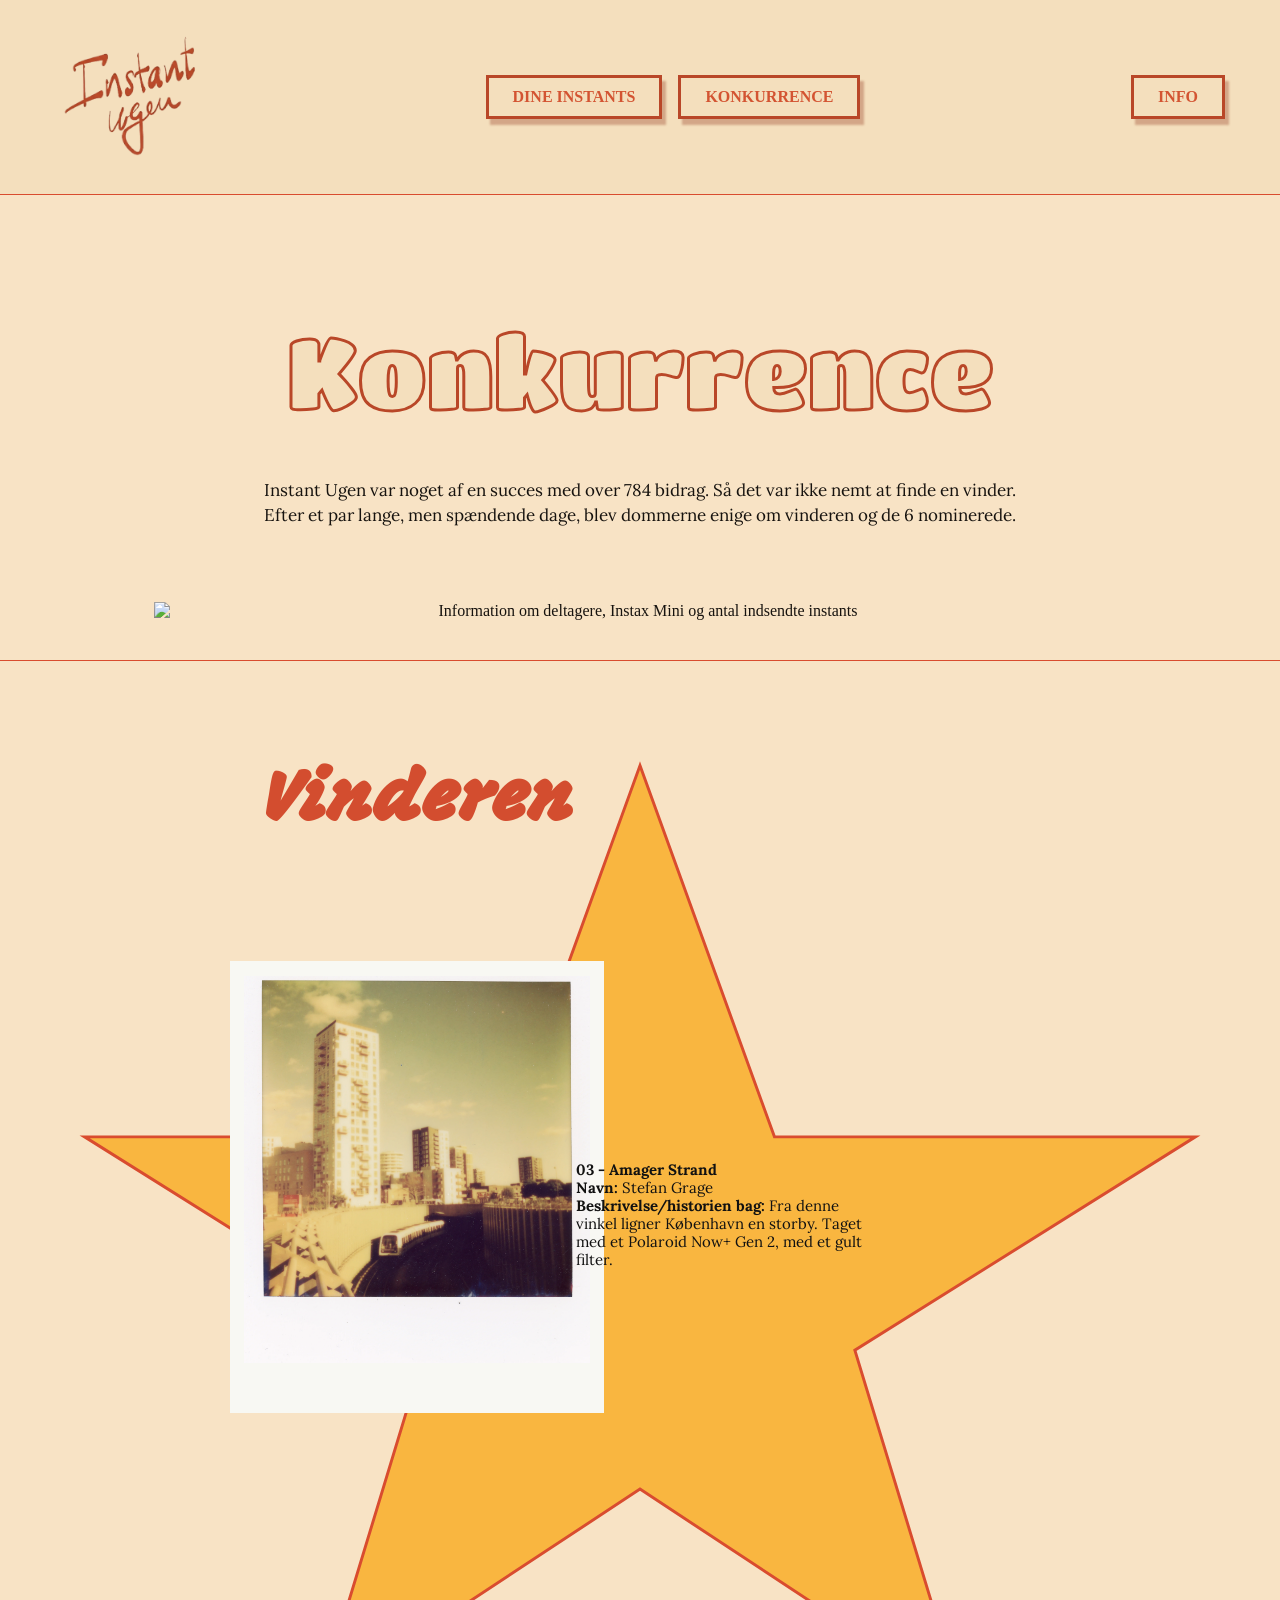
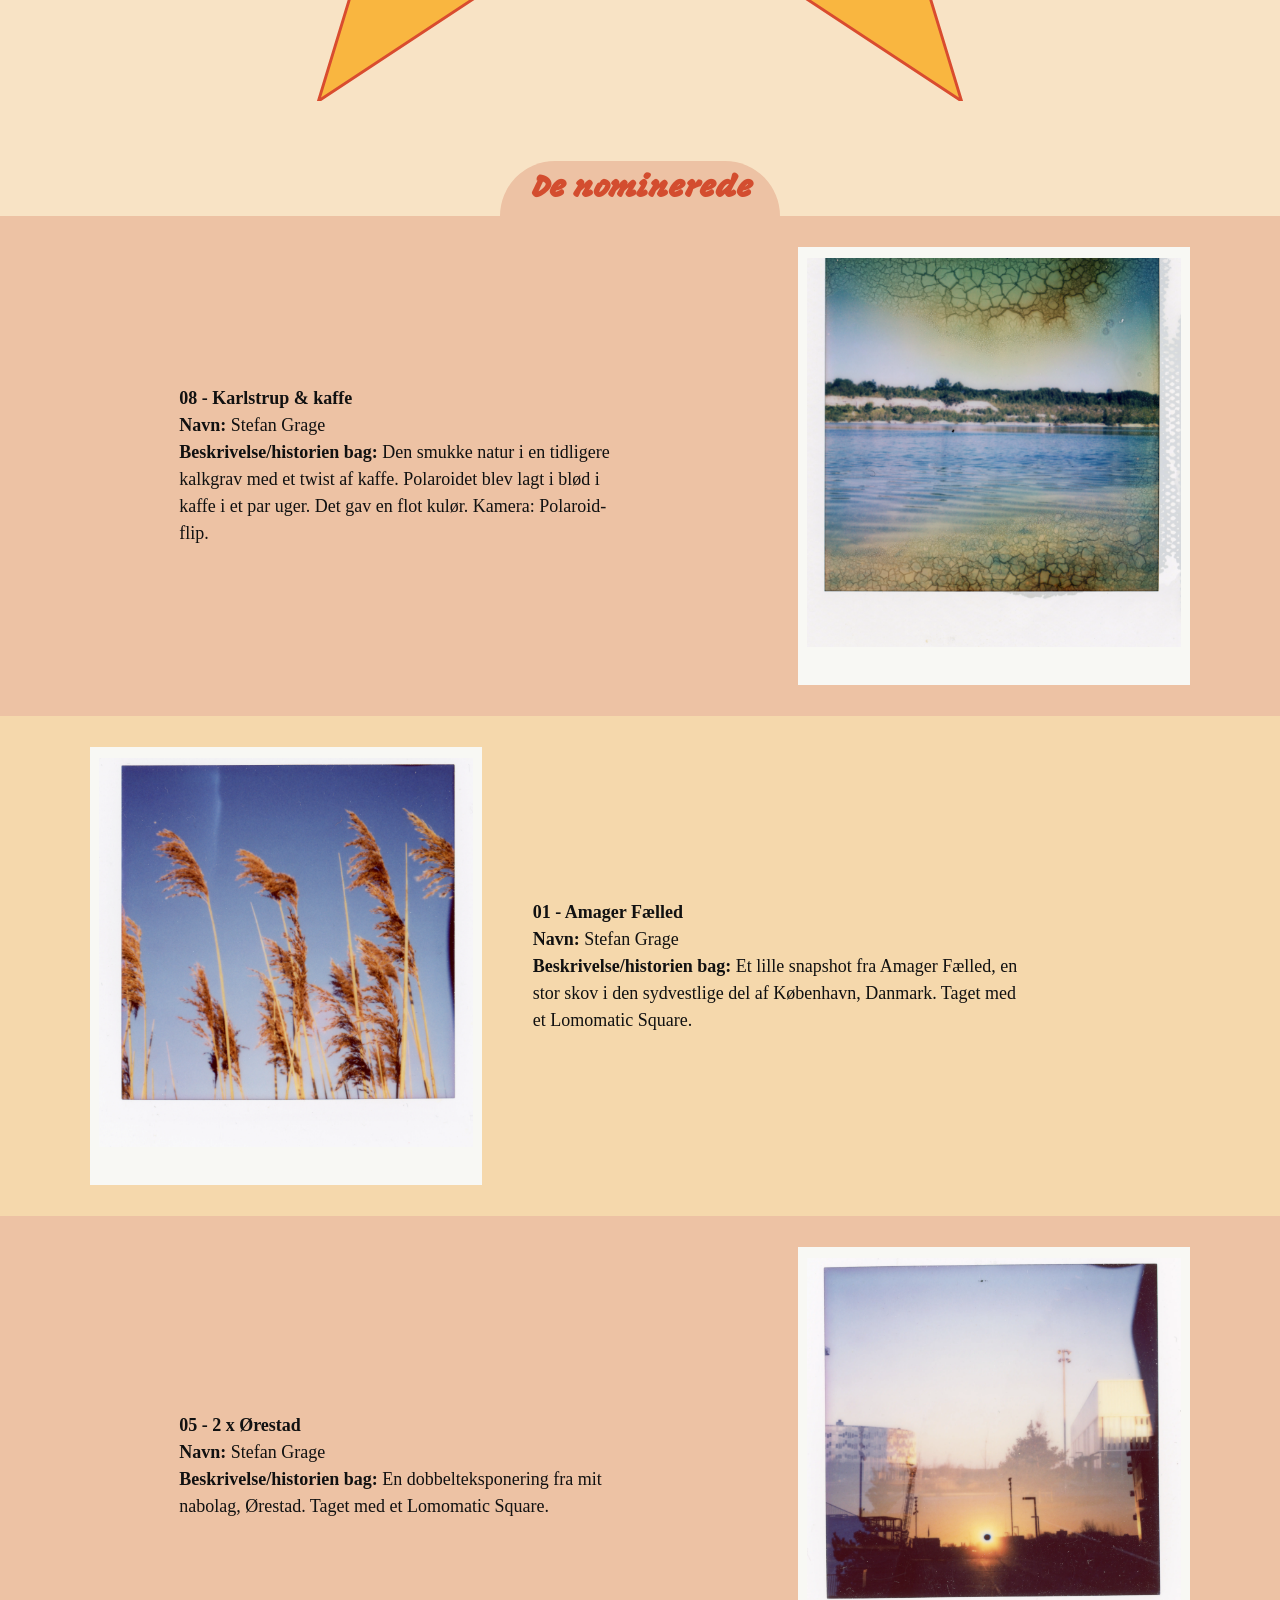
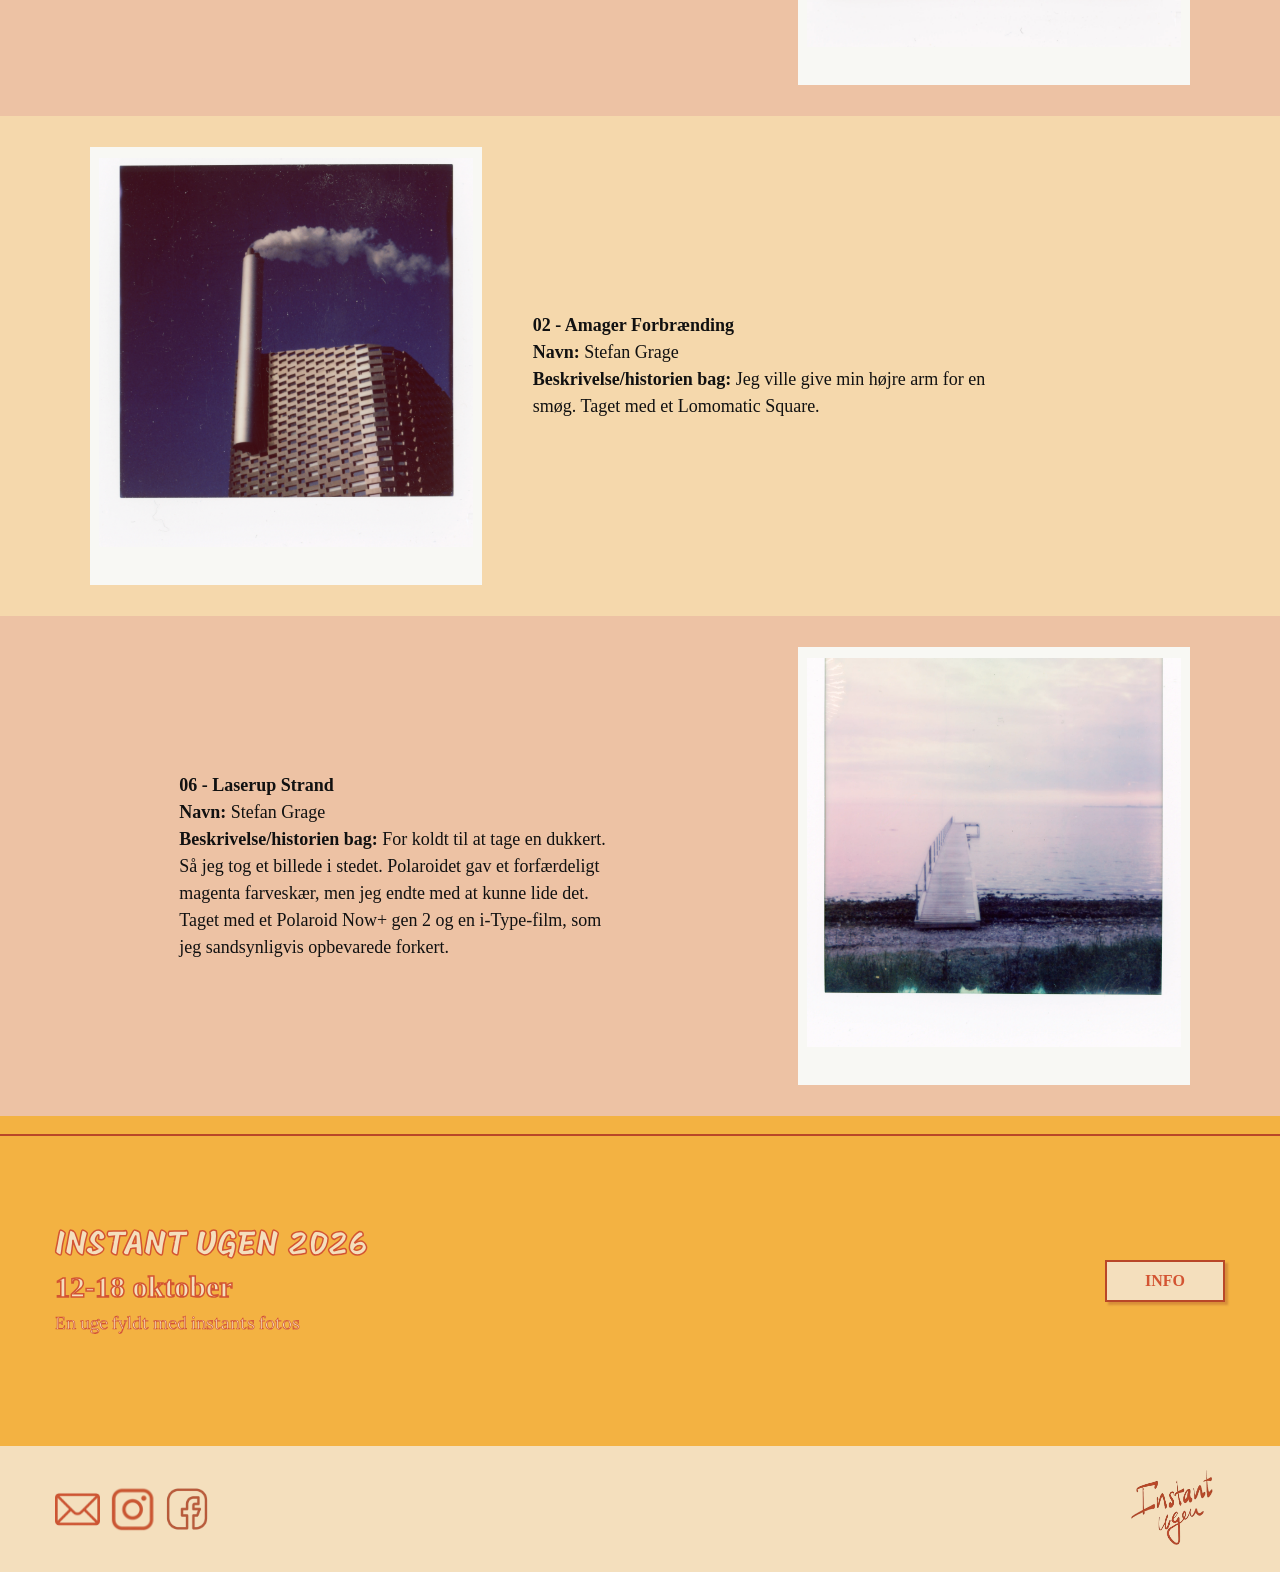
==== commit d5f39d3d: "lille bogstav" ====
--- a/konkurrence.html
+++ b/konkurrence.html
@@ -52,7 +52,7 @@
         </p>
 
         <div class="competition-image">
-          <img src="image/Konkurrenceboks.png" alt="Information om deltagere, Instax Mini og antal indsendte instants" />
+          <img src="image/konkurrenceboks.png" alt="Information om deltagere, Instax Mini og antal indsendte instants" />
         </div>
         <div class="section-line"></div>
       </section>
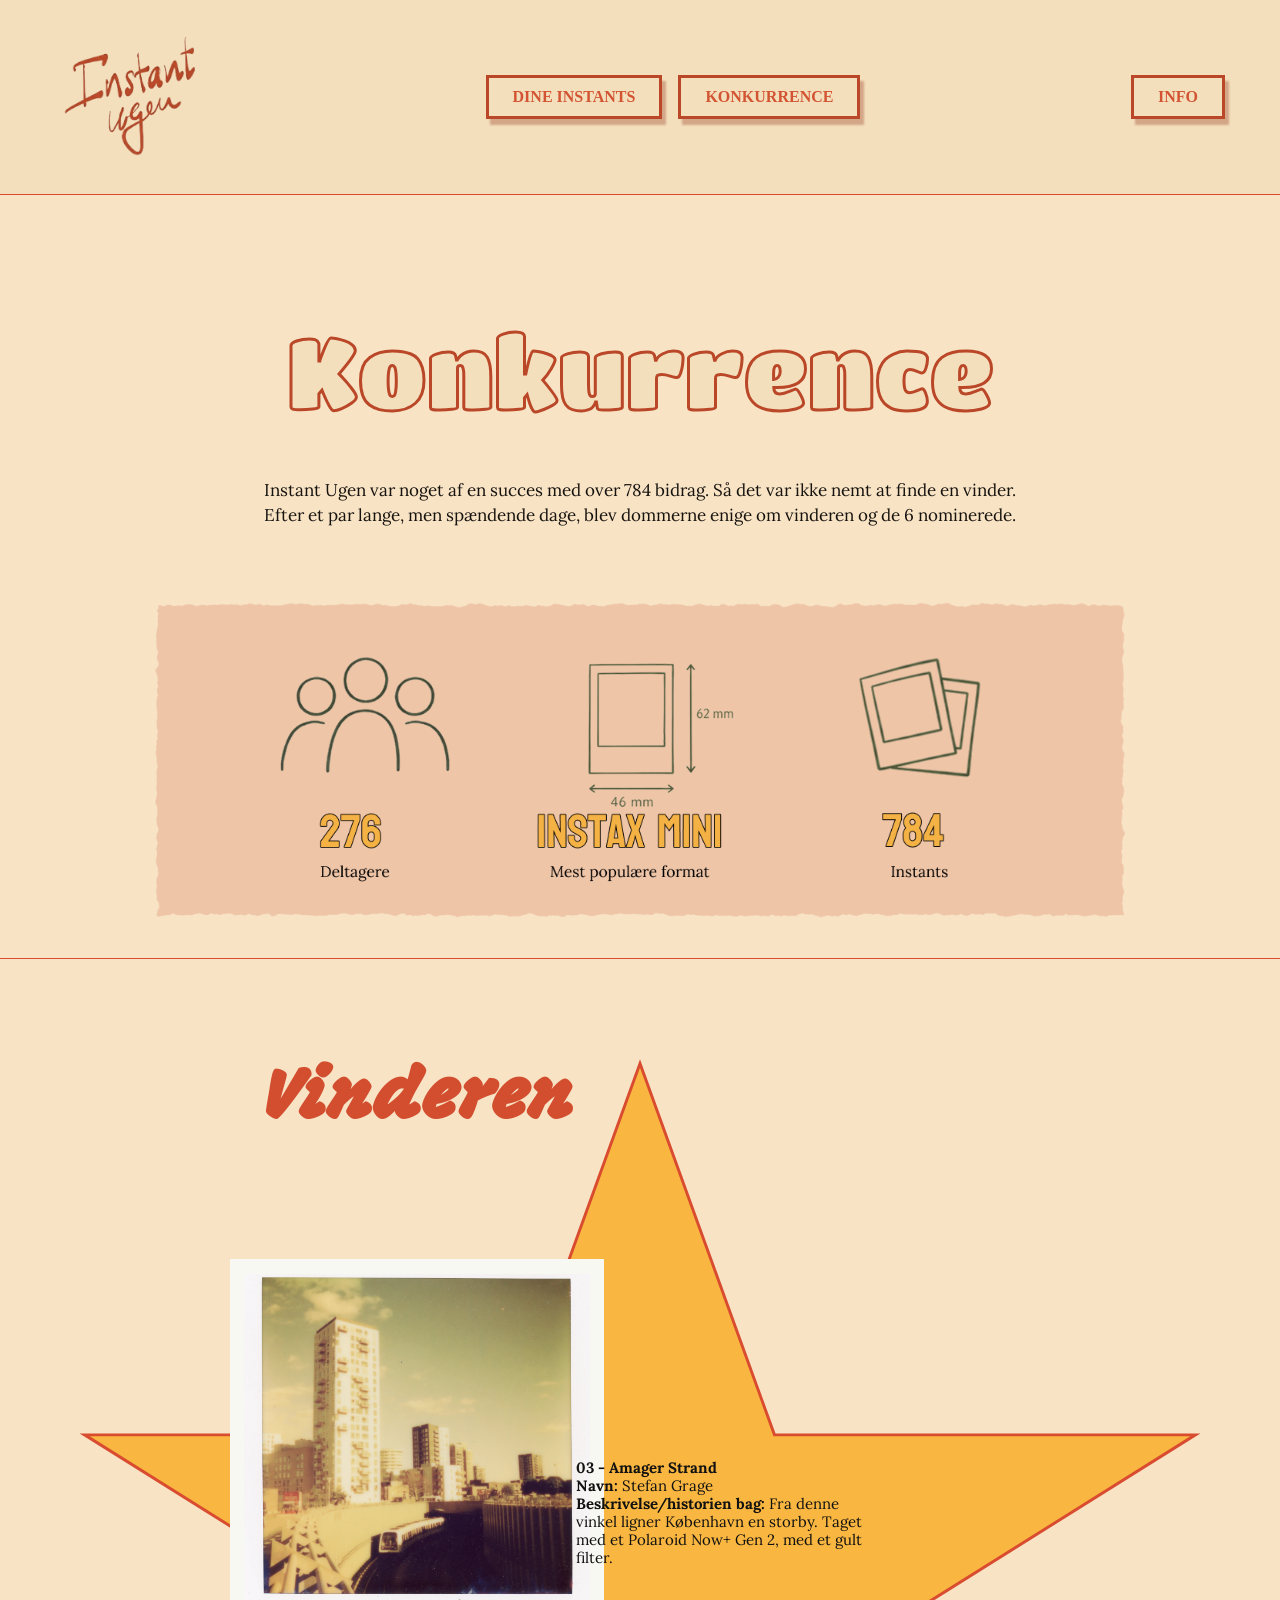
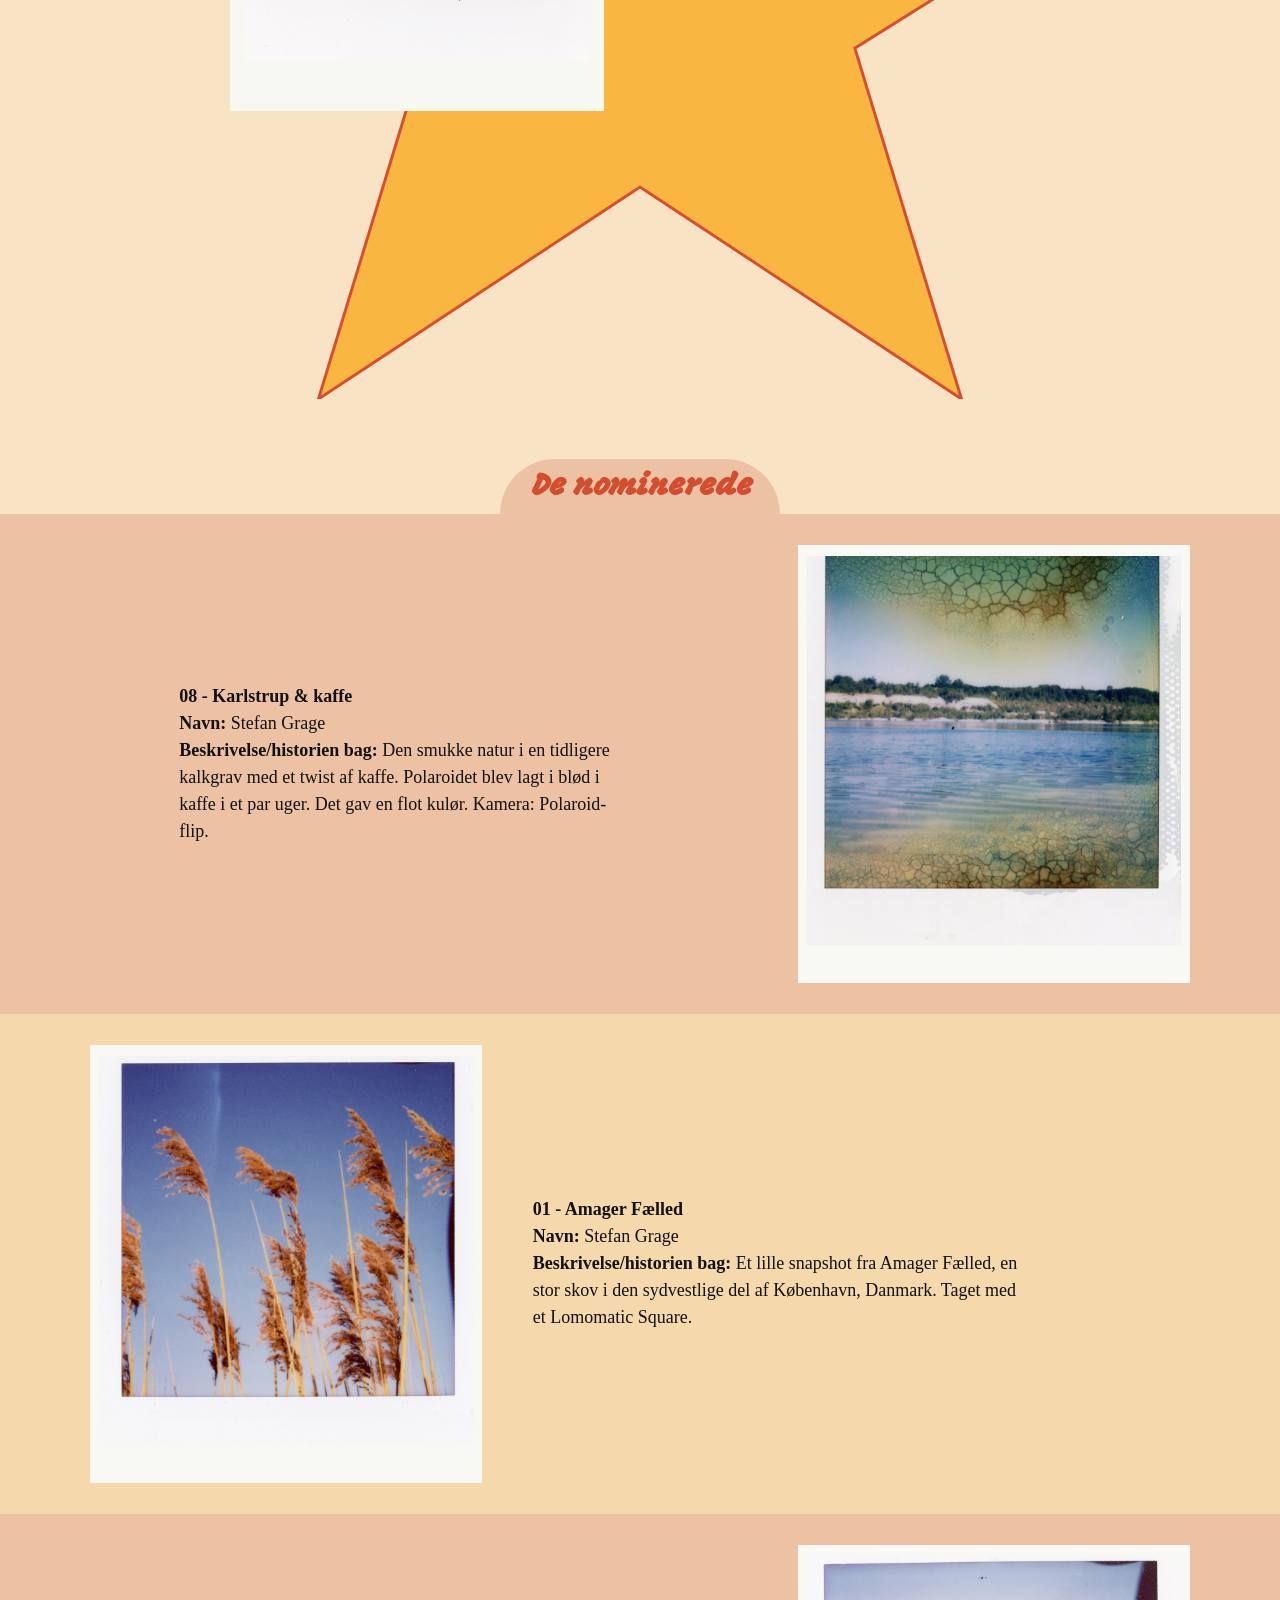
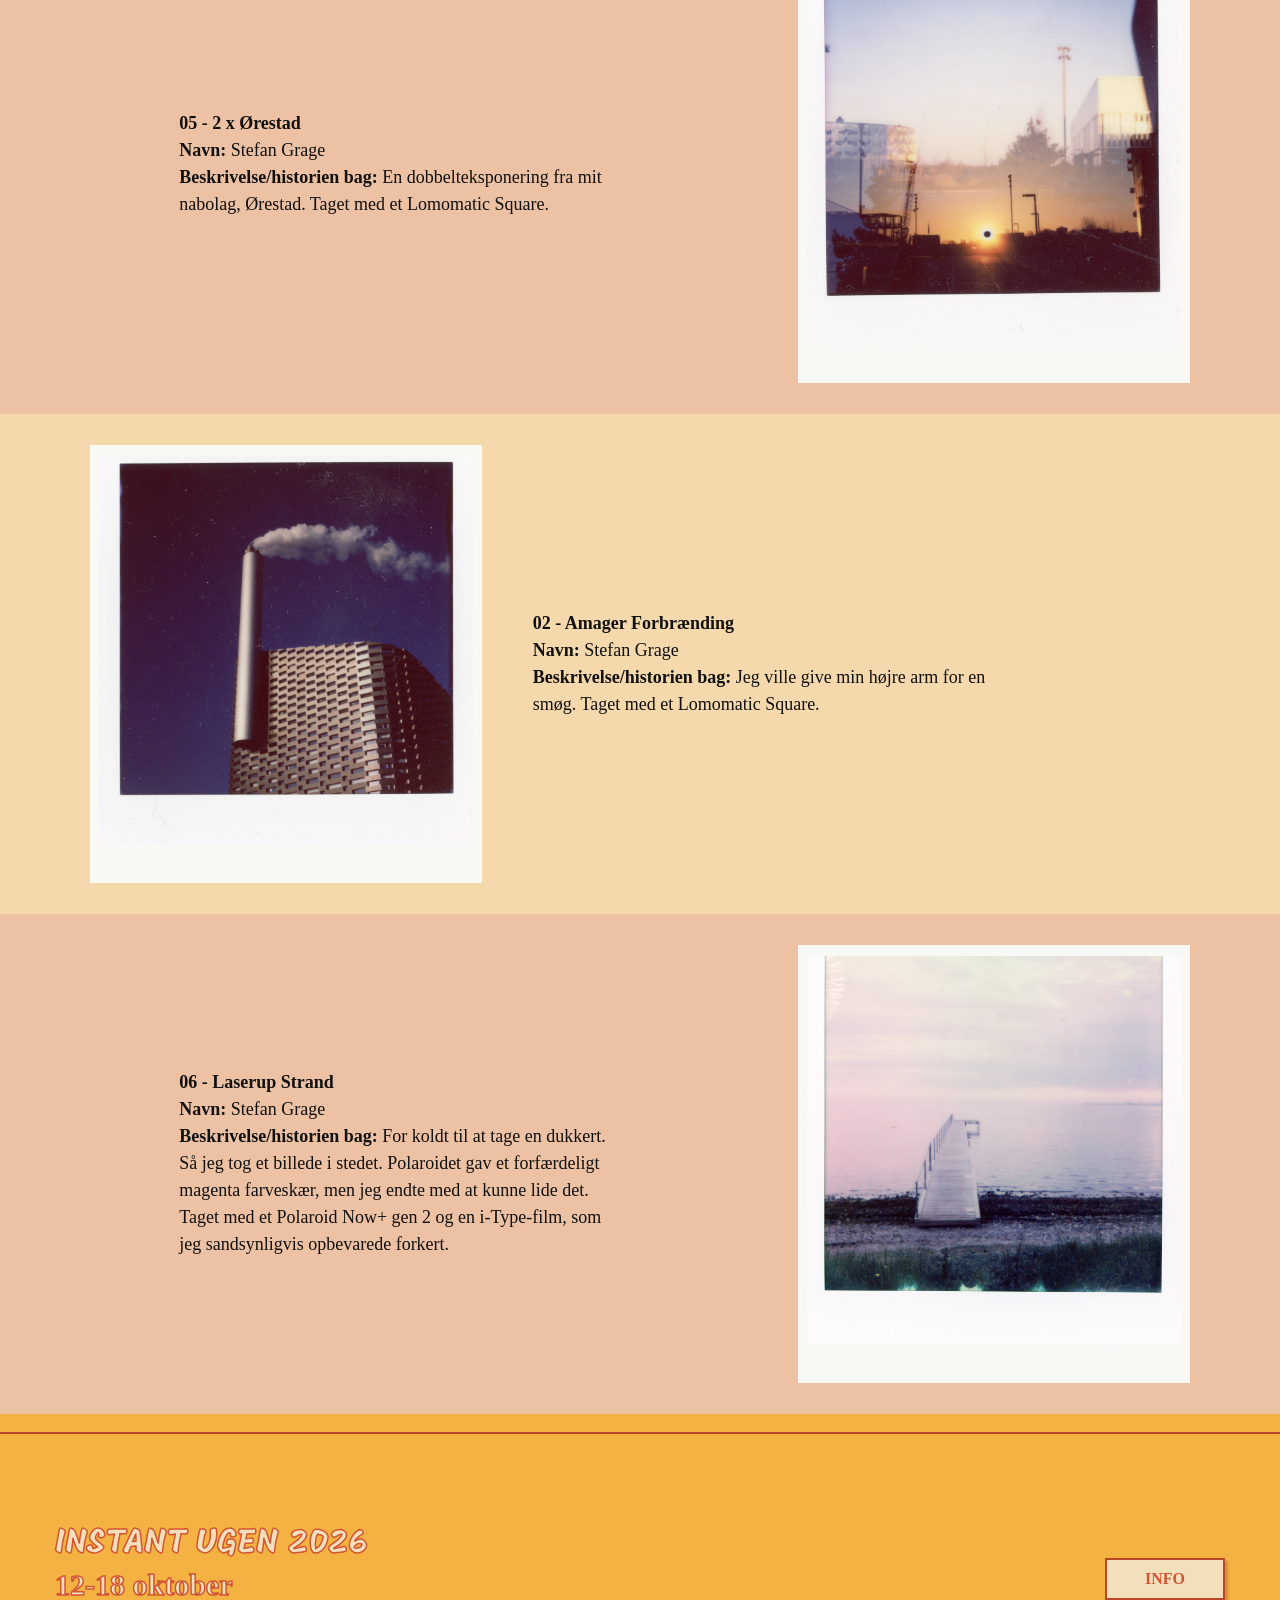
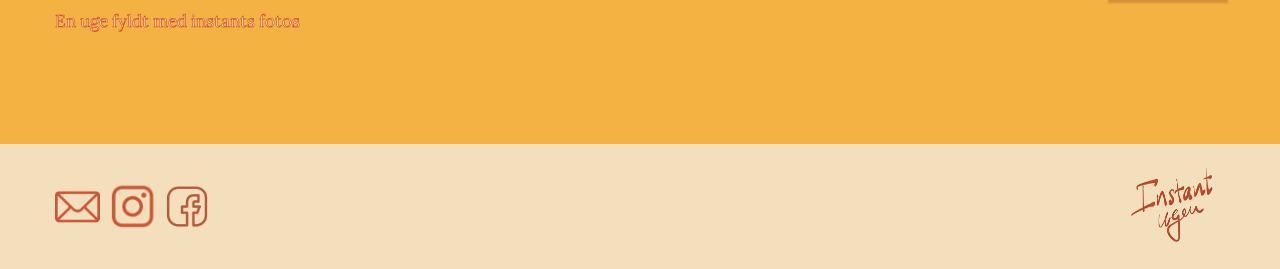
==== commit afea0098: "jkb" ====
--- a/konkurrence.html
+++ b/konkurrence.html
@@ -52,7 +52,7 @@
         </p>
 
         <div class="competition-image">
-          <img src="image/konkurrenceboks.png" alt="Information om deltagere, Instax Mini og antal indsendte instants" />
+          <img src="./image/Konkurrenceboks.png" alt="Information om deltagere, Instax Mini og antal indsendte instants" />
         </div>
         <div class="section-line"></div>
       </section>
